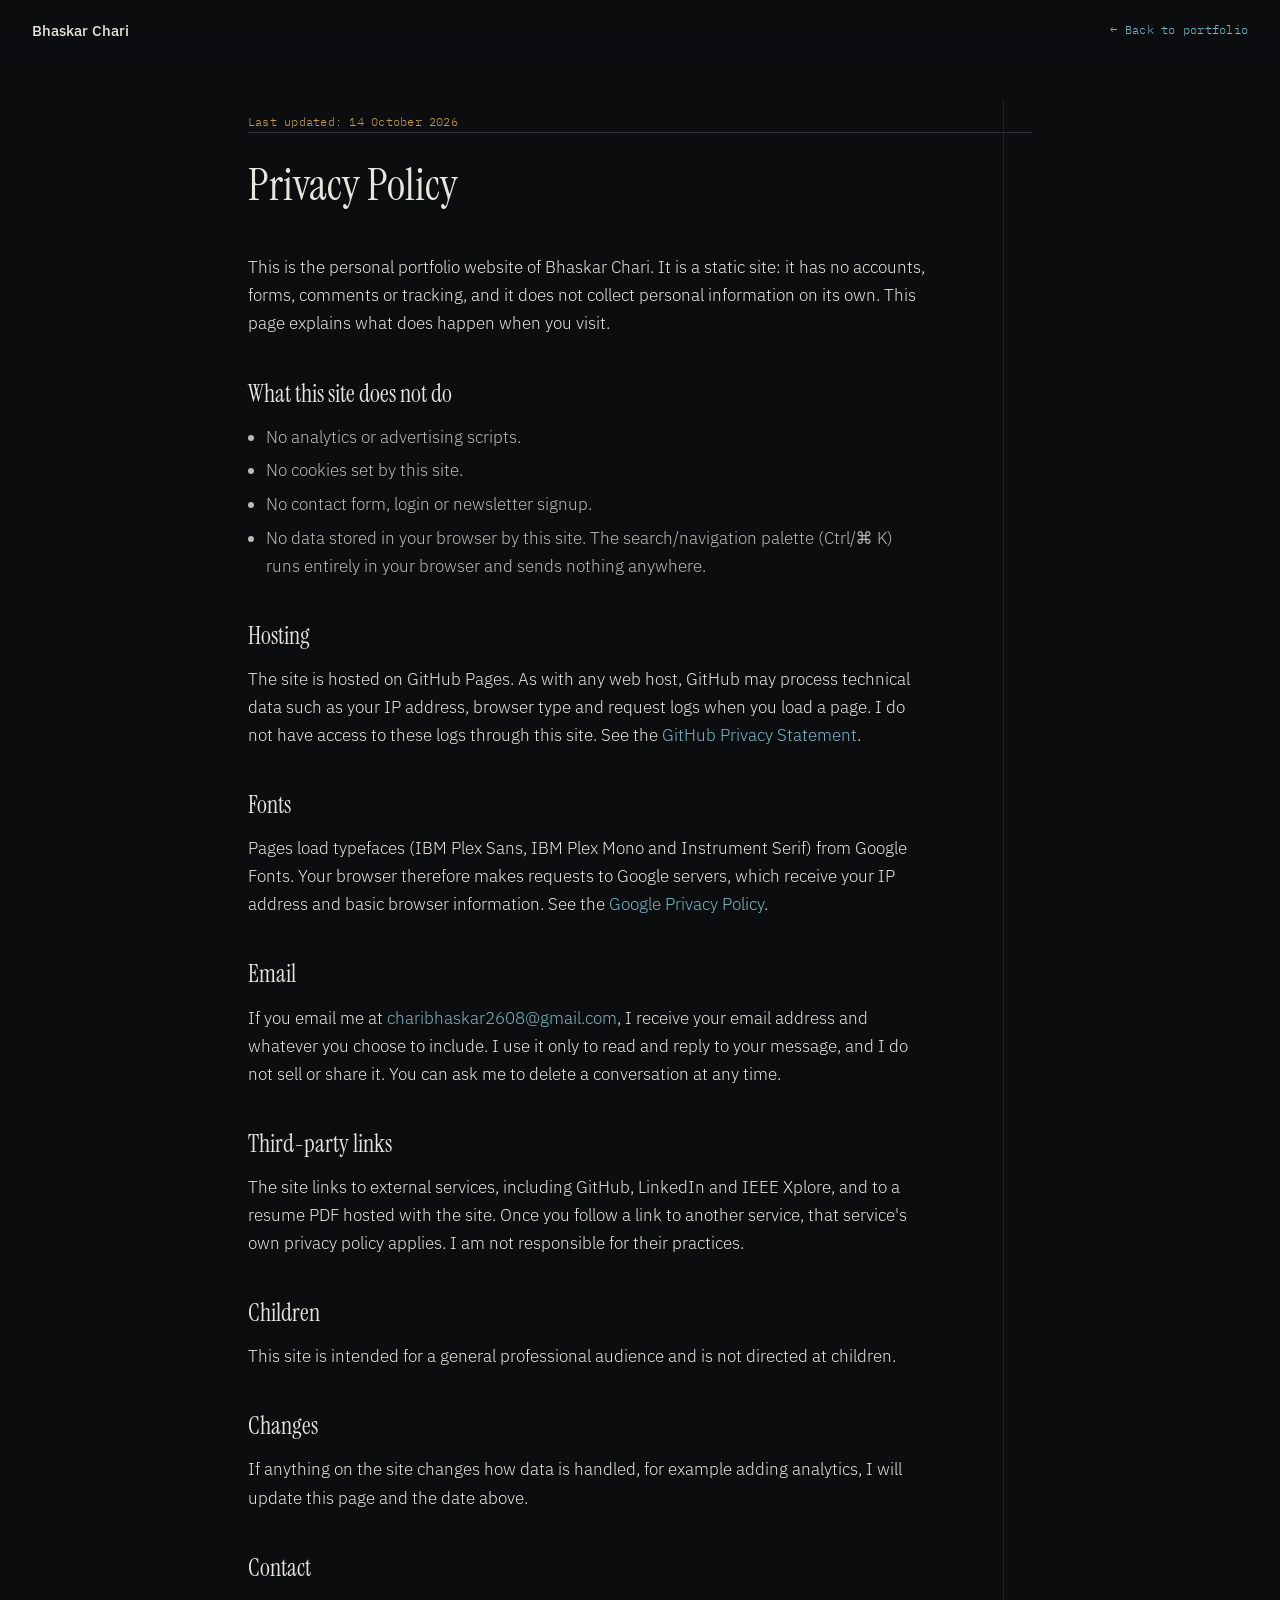
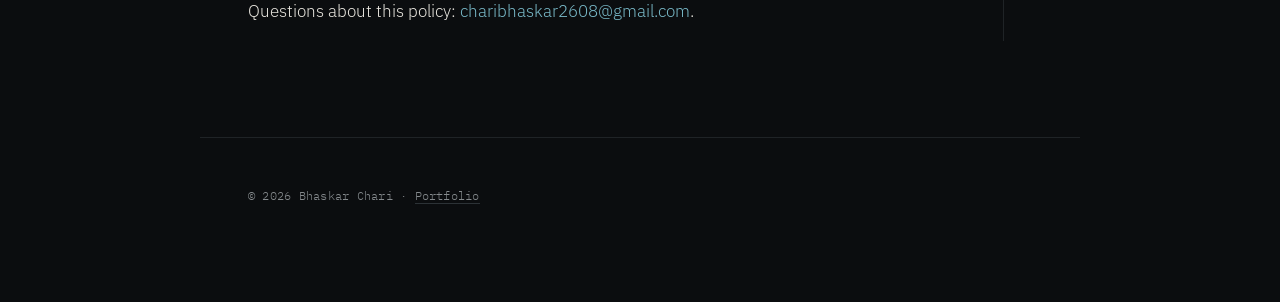
==== privacy.html @ 6f09a70d "added privacy policy" ====
<!DOCTYPE html>
<html lang="en">
<head>
<meta charset="UTF-8">
<meta name="viewport" content="width=device-width, initial-scale=1">
<title>Privacy Policy — Bhaskar Chari</title>
<meta name="description" content="Privacy policy for the portfolio website of Bhaskar Chari.">
<meta name="theme-color" content="#0B0D0F">
<link rel="icon" href="favicon.svg" type="image/svg+xml">
<link rel="icon" href="favicon.ico" sizes="48x48">
<link rel="apple-touch-icon" href="apple-touch-icon.png">
<link rel="preconnect" href="https://fonts.googleapis.com">
<link rel="preconnect" href="https://fonts.gstatic.com" crossorigin>
<link href="https://fonts.googleapis.com/css2?family=IBM+Plex+Mono:wght@400;500&family=IBM+Plex+Sans:wght@300;400;500&family=Instrument+Serif:ital@0;1&display=swap" rel="stylesheet">
<link rel="stylesheet" href="assets/css/style.css">
</head>
<body class="plain">
<a class="skip" href="#main">Skip to content</a>
<header class="top"><a class="brand" href="./">Bhaskar Chari</a><a class="mono back" href="./">← Back to portfolio</a></header>
<main id="main">
<section class="legal">
<div class="wrap">
<p class="mono meta">Last updated: 14 October 2026</p>
<h2>Privacy Policy</h2>
<div class="prose">
<p>This is the personal portfolio website of Bhaskar Chari. It is a static site: it has no accounts, forms, comments or tracking, and it does not collect personal information on its own. This page explains what does happen when you visit.</p>

<h3>What this site does not do</h3>
<ul>
<li>No analytics or advertising scripts.</li>
<li>No cookies set by this site.</li>
<li>No contact form, login or newsletter signup.</li>
<li>No data stored in your browser by this site. The search/navigation palette (Ctrl/⌘ K) runs entirely in your browser and sends nothing anywhere.</li>
</ul>

<h3>Hosting</h3>
<p>The site is hosted on GitHub Pages. As with any web host, GitHub may process technical data such as your IP address, browser type and request logs when you load a page. I do not have access to these logs through this site. See the <a class="ext" href="https://docs.github.com/en/site-policy/privacy-policies/github-general-privacy-statement" target="_blank" rel="noopener">GitHub Privacy Statement</a>.</p>

<h3>Fonts</h3>
<p>Pages load typefaces (IBM Plex Sans, IBM Plex Mono and Instrument Serif) from Google Fonts. Your browser therefore makes requests to Google servers, which receive your IP address and basic browser information. See the <a class="ext" href="https://policies.google.com/privacy" target="_blank" rel="noopener">Google Privacy Policy</a>.</p>

<h3>Email</h3>
<p>If you email me at <a class="ext" href="mailto:charibhaskar2608@gmail.com">charibhaskar2608@gmail.com</a>, I receive your email address and whatever you choose to include. I use it only to read and reply to your message, and I do not sell or share it. You can ask me to delete a conversation at any time.</p>

<h3>Third-party links</h3>
<p>The site links to external services, including GitHub, LinkedIn and IEEE Xplore, and to a resume PDF hosted with the site. Once you follow a link to another service, that service's own privacy policy applies. I am not responsible for their practices.</p>

<h3>Children</h3>
<p>This site is intended for a general professional audience and is not directed at children.</p>

<h3>Changes</h3>
<p>If anything on the site changes how data is handled, for example adding analytics, I will update this page and the date above.</p>

<h3>Contact</h3>
<p>Questions about this policy: <a class="ext" href="mailto:charibhaskar2608@gmail.com">charibhaskar2608@gmail.com</a>.</p>
</div>
</div>
</section>
</main>
<footer class="foot mono">© 2026 Bhaskar Chari · <a href="./">Portfolio</a></footer>
</body>
</html>
---- assets/css/style.css ----
:root{--bg:#0B0D0F;--tx:#E8E5DE;--mu:#858A8D;--cy:#78B8C7;--gr:#7FAF91;--am:#C99A45;--ln:#1F2326;--ln2:#2C3236;--rail:200px}
*{box-sizing:border-box}html{scroll-behavior:smooth}
body{margin:0;background:var(--bg);color:var(--tx);font:300 1.0625rem/1.65 'IBM Plex Sans',system-ui,sans-serif;-webkit-font-smoothing:antialiased;overflow-x:hidden}
a{color:inherit;text-decoration:none}
.mono{font-family:'IBM Plex Mono',ui-monospace,monospace;font-size:.75rem;letter-spacing:.02em}
h1,h2,h3{font-family:'Instrument Serif',Georgia,serif;font-weight:400;margin:0}
:focus-visible{outline:2px solid var(--cy);outline-offset:3px}
.skip{position:absolute;left:-999px}.skip:focus{left:1rem;top:1rem;background:var(--bg);padding:.5rem 1rem;z-index:99}
.top{position:fixed;inset:0 0 auto 0;z-index:20;display:flex;justify-content:space-between;align-items:center;padding:.9rem 1.25rem;background:linear-gradient(var(--bg) 60%,transparent)}
.brand{font-size:.95rem;font-weight:500}#status{color:var(--cy)}
.rail{position:fixed;z-index:19;top:3.2rem;left:0;right:0;overflow-x:auto;padding:0 1.25rem;background:var(--bg);border-bottom:1px solid var(--ln)}
.rail ol{list-style:none;margin:0;padding:0;display:flex;gap:1.25rem;white-space:nowrap}
.rail a{display:flex;gap:.5rem;align-items:baseline;padding:.6rem 0;color:var(--mu);transition:color .2s}
.rail b{font-weight:400;color:var(--mu)}
.rail a:hover,.rail a[aria-current]{color:var(--tx)}.rail a[aria-current] b{color:var(--cy)}

main{padding:0 1.25rem;max-width:100vw}
section{position:relative;padding:5.5rem 0 2rem;scroll-margin-top:5rem}
section::before{content:attr(data-n);position:absolute;top:6.2rem;right:0;font-family:'IBM Plex Mono',monospace;font-size:.8rem;color:var(--mu);opacity:.4;display:none}
.wrap{max-width:1200px}
h2{font-size:clamp(2rem,4vw,2.75rem);margin-bottom:2rem;border-top:1px solid var(--ln2);padding-top:1rem}

.hero{min-height:100svh;padding-top:9rem;display:flex;align-items:center}
#net{position:absolute;inset:0;width:100%;height:100%;opacity:.9}
.hero-grid{position:relative;z-index:1;display:grid;grid-template-columns:1fr;gap:2.5rem;width:100%}
.hero-text{max-width:640px}
.hero-photo{display:none}
.hero-photo img{display:block;width:100%;max-width:420px;margin:0 auto;aspect-ratio:3/4;object-fit:cover;border:1px solid var(--ln2)}
h1{font-size:clamp(3.4rem,11vw,8rem);line-height:.95;letter-spacing:-.02em}
.role{font-size:1.35rem;margin:1.5rem 0 .5rem}.lede{color:var(--tx);margin:0 0 .25rem}
.focus{color:var(--mu);margin:0 0 1.5rem}.meta{color:var(--am);margin:0}

/* project records */
.rec{border-top:1px solid var(--ln2)}.rec:last-child{border-bottom:1px solid var(--ln2)}
.rh{all:unset;box-sizing:border-box;cursor:pointer;width:100%;display:grid;grid-template-columns:2.5rem 1fr;gap:.35rem 1rem;padding:1.5rem 0;transition:background .25s}
.rh:focus-visible{outline:2px solid var(--cy);outline-offset:2px}
.id{color:var(--mu);grid-row:span 3}
.rt{max-width:72ch}.rt strong{display:block;font:400 1.9rem/1.1 'Instrument Serif',serif}.rt em{font-style:normal;color:var(--mu)}
.tg{color:var(--mu);transition:color .25s;max-width:72ch}.ar{color:var(--cy);transition:transform .25s}
.rec:hover .tg,.rh:focus-visible .tg{color:var(--tx)}.rec:hover .ar{transform:translateX(6px)}
.rec:hover{border-top-color:var(--cy)}
.rh[aria-expanded=true] .ar{opacity:.6}
.rp{padding:0 0 2rem 3.5rem}
.notes{margin:1.5rem 0;padding-left:1.1rem;color:#bdbab3;max-width:62ch}.notes li{margin:.4rem 0}
.ext{display:inline-block;margin:0 1.5rem .5rem 0;color:var(--cy);border-bottom:1px solid transparent}.ext:hover{border-color:var(--cy)}

.pipe{list-style:none;margin:0 0 1.5rem;padding:0 0 0 1.5rem;position:relative;max-width:520px}
.pipe li{position:relative;padding:0 0 1.1rem;opacity:.2;transform:translateY(6px);transition:opacity .5s,transform .5s;transition-delay:calc(var(--i)*110ms)}
.pipe li::before{content:"";position:absolute;left:-1.5rem;top:.35rem;width:7px;height:7px;border:1px solid var(--cy);border-radius:50%;background:var(--bg)}
.pipe li::after{content:"";position:absolute;left:calc(-1.5rem + 3px);top:1.1rem;bottom:-.15rem;width:1px;background:var(--ln2)}
.pipe li:last-child::after{display:none}
.pipe li span{display:block;color:var(--tx);font-size:.8rem}.pipe small{color:var(--mu);font-size:.9rem}
.pipe.on li{opacity:1;transform:none}

/* TarangAI schematic: single static inline figure, no hover effects */
.fig{max-width:380px;margin-bottom:1.5rem}
#dancer{width:100%;height:auto;overflow:visible;display:block}
.cap{color:var(--mu);margin:.5rem 0 0}

/* research */
.paper{display:grid;gap:2rem}
.paper h3{font-size:clamp(1.5rem,3vw,2.1rem);line-height:1.2;max-width:34ch;margin:.5rem 0 1rem}
.authors{margin:0}.aff,.body{color:var(--mu);max-width:62ch}
.cite{color:var(--mu);max-width:62ch;margin:.25rem 0 1rem}
.bars{margin:2rem 0;max-width:520px}.bars figcaption{color:var(--mu);margin-bottom:.75rem}
.bar{display:grid;grid-template-columns:6rem 1fr 3rem;align-items:center;gap:.75rem;margin:.5rem 0}
.bar i{display:block;height:6px;width:var(--w);background:var(--mu);transform-origin:left;transition:transform .9s cubic-bezier(.2,.7,.2,1)}
.bar:first-of-type i{background:var(--gr)}
.bars:not(.on) i{transform:scaleX(0)}

.paper-side{display:grid;gap:2rem;align-content:start}
.tablewrap{overflow-x:auto;max-width:460px}
.res{border-collapse:collapse;width:100%;font-family:'IBM Plex Mono',ui-monospace,monospace;font-size:.75rem;font-variant-numeric:tabular-nums}
.res caption{text-align:left;color:var(--mu);padding-bottom:.6rem}
.res th,.res td{text-align:right;padding:.5rem .5rem;border-bottom:1px solid var(--ln2);font-weight:400}
.res th:first-child,.res td:first-child{text-align:left;padding-left:0}
.res th{color:var(--mu)}
.res td{color:var(--tx)}
.res tbody tr:last-child td{color:var(--gr)}
.abl{margin:0;max-width:460px}
.abl figcaption{color:var(--mu);margin-bottom:.5rem}
.abl div{display:flex;justify-content:space-between;align-items:baseline;gap:1rem;border-bottom:1px solid var(--ln2);padding:.5rem 0}
.abl span{color:var(--mu);font-size:.95rem}
.abl b{font-weight:400;color:var(--tx);white-space:nowrap}
.abl div:last-child b{color:var(--gr)}

.paper-thumb{all:unset;cursor:pointer;display:block;width:100%;max-width:460px}
.pgs{display:grid;grid-template-columns:1fr;gap:1rem}
.pg{display:block;aspect-ratio:.77;background:#fdfcf9;border-radius:3px;box-shadow:0 12px 30px -12px rgba(0,0,0,.6),0 0 0 1px rgba(0,0,0,.35);overflow:hidden;position:relative}
.pg img{position:absolute;inset:0;width:100%;height:100%;object-fit:cover;object-position:top}
.pg-cap{display:block;color:var(--mu);margin-top:.75rem}
.paper-thumb:hover .pg{box-shadow:0 12px 30px -12px rgba(0,0,0,.6),0 0 0 1px var(--cy)}
.pgs.lg{margin-top:1.5rem}
.pgs.lg .pg{aspect-ratio:auto;overflow:visible}
.pgs.lg img{position:static;display:block;width:100%;height:auto;object-fit:contain}

/* dialogs */
dialog{border:1px solid var(--ln2);background:#111417;color:var(--tx);padding:0;width:min(560px,92vw);max-width:92vw;margin:auto;margin-top:12vh;border-radius:8px;max-height:82vh;overflow:auto}
dialog::backdrop{background:rgba(5,6,7,.7)}
#palq{all:unset;box-sizing:border-box;width:100%;padding:1rem 1.1rem;border-bottom:1px solid var(--ln2);font:400 1rem 'IBM Plex Sans',sans-serif}
#pall{list-style:none;margin:0;padding:.4rem;max-height:50vh;overflow:auto}
#pall li{padding:.55rem .7rem;border-radius:4px;color:var(--mu);cursor:pointer}
#pall li::before{content:"→ ";color:var(--cy)}#pall li[aria-selected=true]{background:#1a1f23;color:var(--tx)}
#pall .none{cursor:default}#pall .none::before{content:""}
#paperDialog{width:min(720px,94vw);max-width:94vw;padding:2.5rem 1.5rem 2rem;text-align:center}
.dlgclose{all:unset;cursor:pointer;position:absolute;top:.75rem;right:1rem;font-size:1.6rem;line-height:1;color:var(--mu);padding:.25rem .5rem}
.dlgclose:hover{color:var(--tx)}
.readmore{display:inline-block;margin-top:1.5rem;color:var(--cy);border:1px solid var(--cy);border-radius:6px;padding:.6rem 1.25rem}
.readmore:hover{background:var(--cy);color:#0B0D0F}

/* experience */
.log,.skills{display:grid;grid-template-columns:9rem 1fr;gap:1.4rem 1.5rem;margin:0}
.log dt{color:var(--mu);padding-top:.35rem}
.log dd{margin:0}.log dd strong{display:block;font-weight:500}.log dd>span{display:block;color:var(--mu)}
.log dd .nda{color:var(--am);margin:.35rem 0;font-style:italic}
.log dd+dd{grid-column:2}
.log dd.drdo{display:flex;gap:1rem;align-items:flex-start}
.log dd.drdo .org{display:block;color:var(--mu);font-weight:300}
.orglogo{flex:none;background:none;border:0;padding:0}

/* education roadmap */
.road{list-style:none;margin:0;padding:0 0 0 1.75rem;position:relative;max-width:680px}
.road li{position:relative;padding:0 0 2rem;opacity:.2;transform:translateY(6px);transition:opacity .5s,transform .5s;transition-delay:calc(var(--i)*120ms)}
.road.on li{opacity:1;transform:none}
.road li::before{content:"";position:absolute;left:-1.75rem;top:.4rem;width:9px;height:9px;border-radius:50%;border:1.5px solid var(--cy);background:var(--bg)}
.road li::after{content:"";position:absolute;left:calc(-1.75rem + 3.25px);top:1.2rem;bottom:-.3rem;width:1px;background:var(--ln2)}
.road li:last-child::after{display:none}
.road b{display:block;color:var(--mu);margin-bottom:.3rem}
.road strong{display:block;font:400 1.3rem 'Instrument Serif',serif;margin-bottom:.25rem;transition:color .2s}
.road li:hover strong{color:var(--cy)}
.road span{display:block;color:var(--mu);font-size:.95rem}
.road li.primary{background:#111417;border:1px solid var(--ln2);border-radius:8px;padding:1.25rem 1.5rem;margin-bottom:2rem}
.road li.primary::before{left:-1.75rem;top:1.5rem;width:11px;height:11px;border-color:var(--am)}
.road li.primary strong{font-size:1.7rem}

/* education + achievements */
.edu-grid{display:grid;gap:2.5rem}
.edu-grid .road{max-width:none}
.ach h3{font-size:1.5rem;margin:0 0 1rem}
.ach-list{list-style:none;margin:0;padding:0}
.ach-list li{border-top:1px solid var(--ln2);padding:.8rem 0}
.ach-list strong{display:block;font-weight:500}
.ach-list span{color:var(--mu)}

/* skills */
.skillgrid{display:grid;grid-template-columns:repeat(auto-fit,minmax(230px,1fr));gap:2rem 2.5rem}
.scard{border-top:1px solid var(--ln2);padding-top:1rem}
.scard h4{font:400 .95rem 'IBM Plex Sans',sans-serif;margin:0 0 .8rem;color:var(--tx);letter-spacing:.02em}
.chip{display:inline-block;border:1px solid var(--ln2);border-radius:4px;padding:.18rem .55rem;margin:0 .35rem .4rem 0;font-family:'IBM Plex Mono',monospace;font-size:.72rem;color:var(--mu);transition:color .2s,border-color .2s}
.scard:hover .chip{border-color:#3a4046}
.chip:hover{color:var(--tx);border-color:var(--cy)}

/* about */
.about-grid{display:grid;gap:2.5rem}
.prose{max-width:62ch}.prose p{margin:0 0 1rem}
.facts{display:grid;grid-template-columns:repeat(2,1fr);gap:1.5rem;align-content:start}
.facts div{border-top:1px solid var(--ln2);padding-top:.6rem}
.facts b{display:block;font:400 2.1rem 'Instrument Serif',serif;color:var(--cy)}
.facts span{color:var(--mu);font-size:.85rem}

/* contact */
.mail{font:400 clamp(1.5rem,4vw,2.5rem)/1.2 'Instrument Serif',serif;margin:0 0 1.5rem}.mail a:hover{color:var(--cy)}
.ctiles{display:grid;grid-template-columns:repeat(auto-fit,minmax(190px,1fr));gap:1.25rem;margin-top:1rem;max-width:900px}
.ctile{display:flex;flex-direction:column;align-items:flex-start;gap:.7rem;border:1px solid var(--ln2);border-radius:8px;padding:1.5rem;transition:border-color .2s,transform .2s}
.ctile:hover{border-color:var(--cy);transform:translateY(-3px)}
.ctile .icon{width:26px;height:26px;color:var(--cy)}
.ctile b{font-size:1.05rem;font-weight:500}
.ctile span{color:var(--mu);font-size:.85rem}
.ctile .url{font-family:'IBM Plex Mono',ui-monospace,monospace;font-size:.72rem;line-height:1.5;overflow-wrap:anywhere;word-break:break-all}
.foot{color:var(--mu);padding:3rem 1.25rem 6rem;border-top:1px solid var(--ln);margin-top:4rem}

.palbtn{position:fixed;left:50%;bottom:1.25rem;transform:translateX(-50%);z-index:30;display:flex;gap:.6rem;align-items:center;background:#111417;color:var(--mu);border:1px solid var(--ln2);border-radius:6px;padding:.6rem .9rem;font:400 .9rem 'IBM Plex Sans',sans-serif;cursor:pointer;transition:border-color .2s,color .2s}
.palbtn:hover{color:var(--tx);border-color:var(--cy)}.palbtn kbd{border:1px solid var(--ln2);border-radius:3px;padding:0 .35rem;color:var(--mu)}

@media(min-width:700px){
.hero-grid{grid-template-columns:1.15fr 1fr;align-items:center}
.hero-photo{display:block}
}
@media(min-width:800px){
.paper{grid-template-columns:minmax(0,1fr) min(460px,42%);justify-content:space-between;gap:3rem;align-items:start}
.about-grid{grid-template-columns:1.3fr .9fr}
.edu-grid{grid-template-columns:minmax(0,440px) minmax(0,380px);justify-content:space-between;gap:3rem;align-items:start}
}
@media(min-width:900px){
.top{left:var(--rail);padding:1.1rem 2rem}
.rail{top:0;bottom:0;right:auto;width:var(--rail);padding:6rem 1.5rem;border:0;border-right:1px solid var(--ln);overflow:visible}
.rail ol{flex-direction:column;gap:.15rem}.rail a{padding:.4rem 0}.rail a:hover b{color:var(--cy)}
.rail a{transition:transform .2s,color .2s}.rail a:hover{transform:translateX(4px)}
main,.foot{margin-left:var(--rail);padding-left:3rem;padding-right:3rem}
.hero{padding-top:6rem}
.rh{grid-template-columns:3.5rem 1fr auto;align-items:baseline}.id{grid-row:auto}.tg{grid-column:2}.ar{grid-column:3;grid-row:1}
.rp{padding-left:4.5rem;display:grid;grid-template-columns:repeat(2,minmax(0,1fr));column-gap:3rem}
.rp .ext{grid-column:1/-1}
}
@media(min-width:1000px){
section::before{display:block}
section::after{content:"";position:absolute;top:6.2rem;bottom:2rem;right:1.75rem;width:1px;background:var(--ln)}
}
@media(max-width:600px){
.log,.skills{grid-template-columns:1fr;gap:.2rem}.log dd+dd{grid-column:1}.log dd,.skills dd{margin-bottom:1rem}
.rp{padding-left:0}.hero{padding-top:9rem}.log dd.drdo{flex-direction:column}
.facts{gap:1rem}
}
@media(prefers-reduced-motion:reduce){*,*::before,*::after{transition-duration:.01ms!important;transition-delay:0s!important;animation:none!important;scroll-behavior:auto!important}.pipe li,.road li{opacity:1;transform:none}.bars:not(.on) i{transform:none}}

/* privacy page + footer link */
.foot a{border-bottom:1px solid var(--ln2);transition:color .2s,border-color .2s}.foot a:hover{color:var(--tx);border-color:var(--cy)}
.plain .top{left:0}.plain main,.plain .foot{margin-left:0;max-width:880px;padding-left:1.25rem;padding-right:1.25rem}
@media(min-width:900px){.plain .top{left:0;padding:1.1rem 2rem}.plain main,.plain .foot{margin-left:auto;margin-right:auto;padding-left:3rem;padding-right:3rem}}
.back{color:var(--cy)}.back:hover{color:var(--tx)}
.legal{padding-top:7rem}
.legal h3{font-size:1.5rem;margin:2.25rem 0 .6rem}
.legal .prose{max-width:68ch}
.legal ul{margin:0 0 1rem;padding-left:1.1rem;color:#bdbab3}.legal li{margin:.35rem 0}
.legal .ext{margin:0;display:inline;color:var(--cy)}
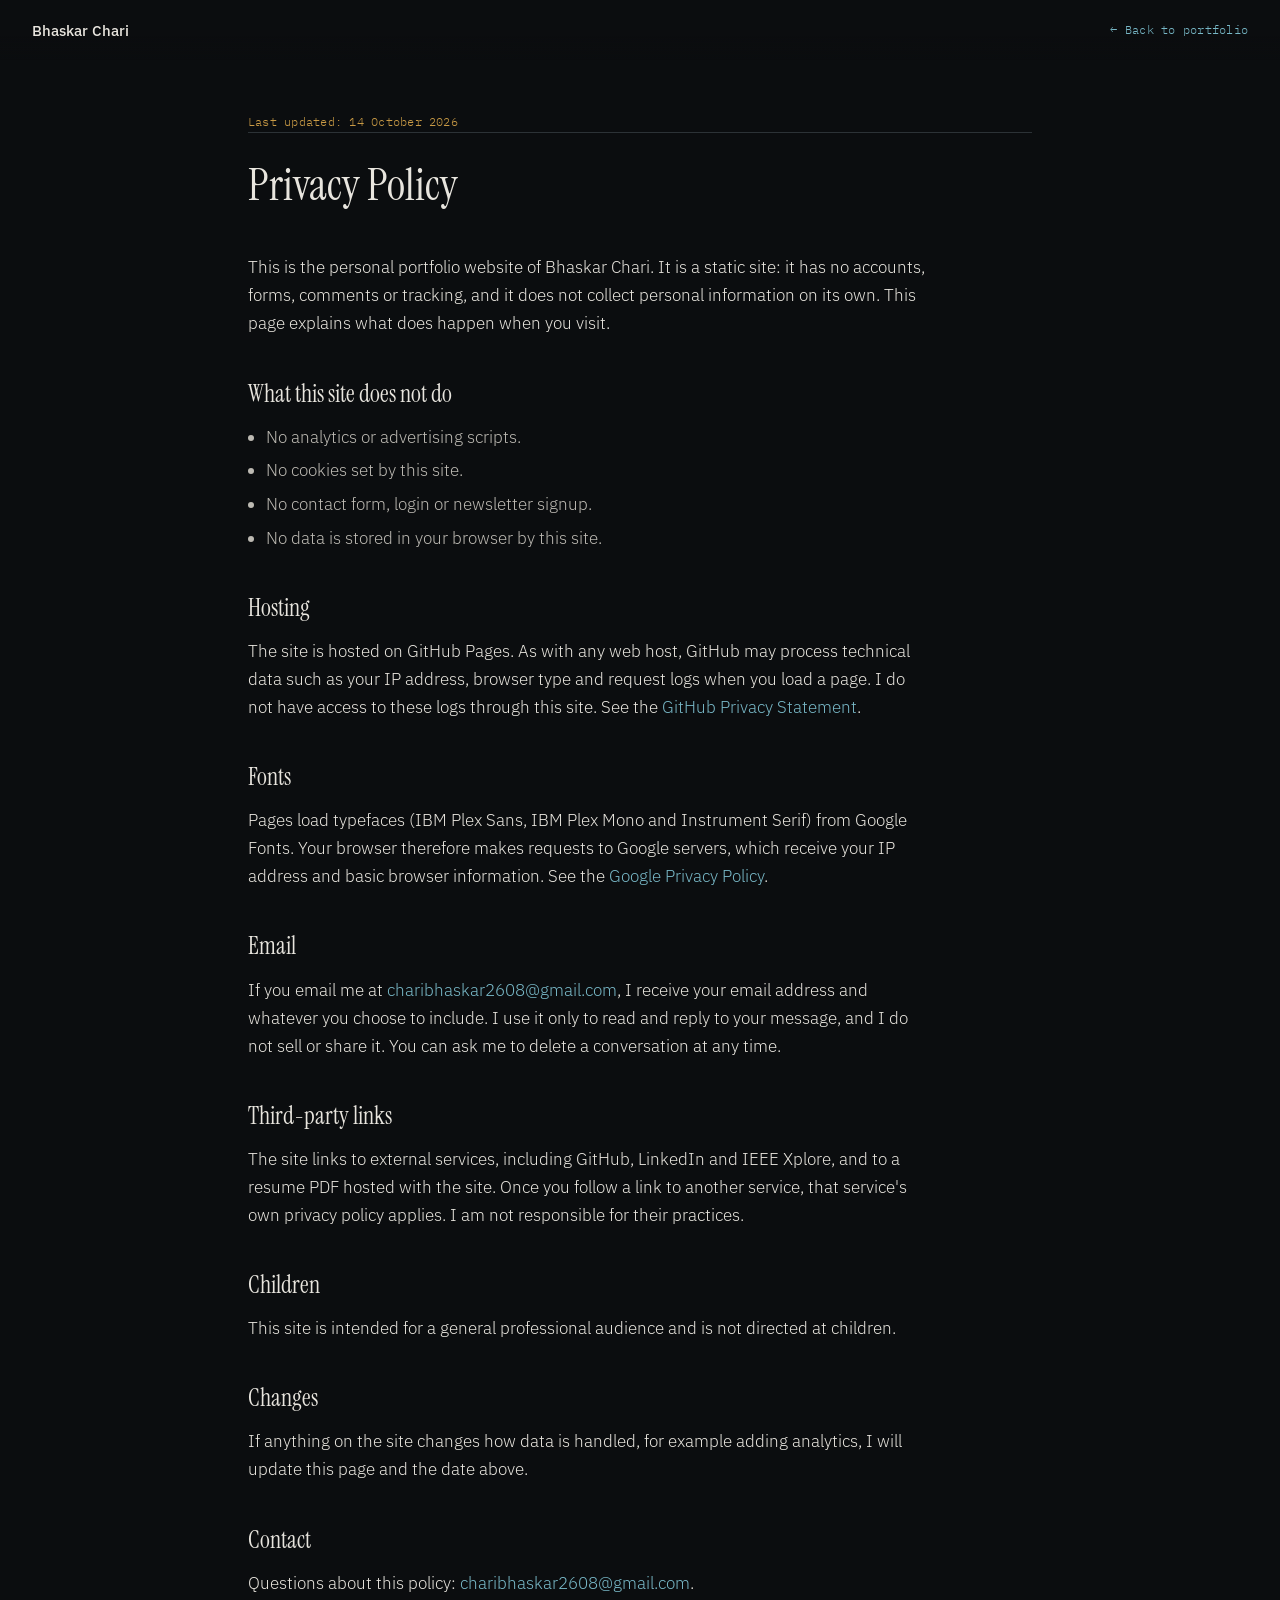
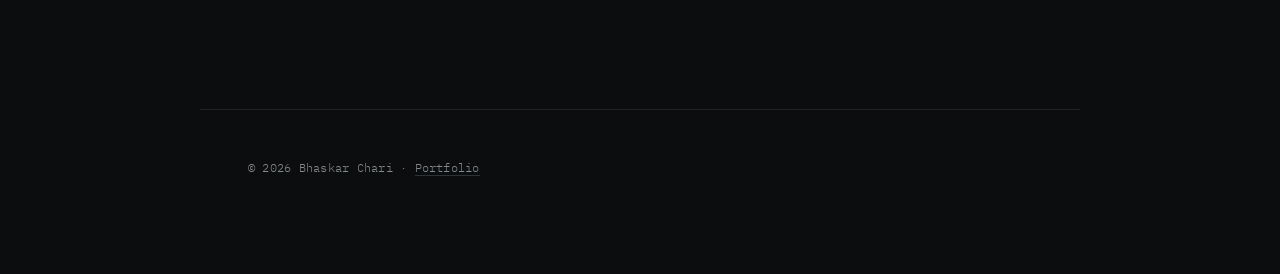
==== commit 76039ef2: "Merge remote updates and portfolio refinements" ====
--- a/privacy.html
+++ b/privacy.html
@@ -12,7 +12,7 @@
 <link rel="preconnect" href="https://fonts.googleapis.com">
 <link rel="preconnect" href="https://fonts.gstatic.com" crossorigin>
 <link href="https://fonts.googleapis.com/css2?family=IBM+Plex+Mono:wght@400;500&family=IBM+Plex+Sans:wght@300;400;500&family=Instrument+Serif:ital@0;1&display=swap" rel="stylesheet">
-<link rel="stylesheet" href="assets/css/style.css">
+<link rel="stylesheet" href="assets/css/style.css?v=9">
 </head>
 <body class="plain">
 <a class="skip" href="#main">Skip to content</a>
@@ -21,37 +21,37 @@
 <section class="legal">
 <div class="wrap">
 <p class="mono meta">Last updated: 14 October 2026</p>
-<h2>Privacy Policy</h2>
+<h1>Privacy Policy</h1>
 <div class="prose">
 <p>This is the personal portfolio website of Bhaskar Chari. It is a static site: it has no accounts, forms, comments or tracking, and it does not collect personal information on its own. This page explains what does happen when you visit.</p>
 
-<h3>What this site does not do</h3>
+<h2>What this site does not do</h2>
 <ul>
 <li>No analytics or advertising scripts.</li>
 <li>No cookies set by this site.</li>
 <li>No contact form, login or newsletter signup.</li>
-<li>No data stored in your browser by this site. The search/navigation palette (Ctrl/⌘ K) runs entirely in your browser and sends nothing anywhere.</li>
+<li>No data is stored in your browser by this site.</li>
 </ul>
 
-<h3>Hosting</h3>
+<h2>Hosting</h2>
 <p>The site is hosted on GitHub Pages. As with any web host, GitHub may process technical data such as your IP address, browser type and request logs when you load a page. I do not have access to these logs through this site. See the <a class="ext" href="https://docs.github.com/en/site-policy/privacy-policies/github-general-privacy-statement" target="_blank" rel="noopener">GitHub Privacy Statement</a>.</p>
 
-<h3>Fonts</h3>
+<h2>Fonts</h2>
 <p>Pages load typefaces (IBM Plex Sans, IBM Plex Mono and Instrument Serif) from Google Fonts. Your browser therefore makes requests to Google servers, which receive your IP address and basic browser information. See the <a class="ext" href="https://policies.google.com/privacy" target="_blank" rel="noopener">Google Privacy Policy</a>.</p>
 
-<h3>Email</h3>
+<h2>Email</h2>
 <p>If you email me at <a class="ext" href="mailto:charibhaskar2608@gmail.com">charibhaskar2608@gmail.com</a>, I receive your email address and whatever you choose to include. I use it only to read and reply to your message, and I do not sell or share it. You can ask me to delete a conversation at any time.</p>
 
-<h3>Third-party links</h3>
+<h2>Third-party links</h2>
 <p>The site links to external services, including GitHub, LinkedIn and IEEE Xplore, and to a resume PDF hosted with the site. Once you follow a link to another service, that service's own privacy policy applies. I am not responsible for their practices.</p>
 
-<h3>Children</h3>
+<h2>Children</h2>
 <p>This site is intended for a general professional audience and is not directed at children.</p>
 
-<h3>Changes</h3>
+<h2>Changes</h2>
 <p>If anything on the site changes how data is handled, for example adding analytics, I will update this page and the date above.</p>
 
-<h3>Contact</h3>
+<h2>Contact</h2>
 <p>Questions about this policy: <a class="ext" href="mailto:charibhaskar2608@gmail.com">charibhaskar2608@gmail.com</a>.</p>
 </div>
 </div>
@@ -59,4 +59,4 @@
 </main>
 <footer class="foot mono">© 2026 Bhaskar Chari · <a href="./">Portfolio</a></footer>
 </body>
-</html>+</html>
--- a/assets/css/style.css
+++ b/assets/css/style.css
@@ -16,7 +16,7 @@
 
 main{padding:0 1.25rem;max-width:100vw}
 section{position:relative;padding:5.5rem 0 2rem;scroll-margin-top:5rem}
-section::before{content:attr(data-n);position:absolute;top:6.2rem;right:0;font-family:'IBM Plex Mono',monospace;font-size:.8rem;color:var(--mu);opacity:.4;display:none}
+section::before{display:none!important}
 .wrap{max-width:1200px}
 h2{font-size:clamp(2rem,4vw,2.75rem);margin-bottom:2rem;border-top:1px solid var(--ln2);padding-top:1rem}
 
@@ -25,10 +25,17 @@
 .hero-grid{position:relative;z-index:1;display:grid;grid-template-columns:1fr;gap:2.5rem;width:100%}
 .hero-text{max-width:640px}
 .hero-photo{display:none}
-.hero-photo img{display:block;width:100%;max-width:420px;margin:0 auto;aspect-ratio:3/4;object-fit:cover;border:1px solid var(--ln2)}
+.hero-photo img{display:block;width:100%;max-width:420px;height:auto;margin:0 auto;aspect-ratio:3/4;object-fit:cover;border:1px solid var(--ln2)}
 h1{font-size:clamp(3.4rem,11vw,8rem);line-height:.95;letter-spacing:-.02em}
-.role{font-size:1.35rem;margin:1.5rem 0 .5rem}.lede{color:var(--tx);margin:0 0 .25rem}
+.role{font-size:1.35rem;margin:1.5rem 0 .5rem}.lede{color:var(--tx);margin:0 0 .25rem;max-width:46ch}
 .focus{color:var(--mu);margin:0 0 1.5rem}.meta{color:var(--am);margin:0}
+
+/* hero actions */
+.cta{display:flex;flex-wrap:wrap;gap:.75rem;margin-top:1.75rem}
+.btn{display:inline-block;padding:.65rem 1.25rem;border:1px solid var(--ln2);border-radius:6px;font-size:.95rem;font-weight:400;background:rgba(11,13,15,.6);transition:border-color .2s,background .2s,color .2s}
+.btn:hover{border-color:var(--cy)}
+.btn.pri{background:var(--cy);border-color:var(--cy);color:#0B0D0F;font-weight:500}
+.btn.pri:hover{background:var(--tx);border-color:var(--tx)}
 
 /* project records */
 .rec{border-top:1px solid var(--ln2)}.rec:last-child{border-bottom:1px solid var(--ln2)}
@@ -37,15 +44,15 @@
 .id{color:var(--mu);grid-row:span 3}
 .rt{max-width:72ch}.rt strong{display:block;font:400 1.9rem/1.1 'Instrument Serif',serif}.rt em{font-style:normal;color:var(--mu)}
 .tg{color:var(--mu);transition:color .25s;max-width:72ch}.ar{color:var(--cy);transition:transform .25s}
-.rec:hover .tg,.rh:focus-visible .tg{color:var(--tx)}.rec:hover .ar{transform:translateX(6px)}
+.rec:hover .tg,.rh:focus-visible .tg{color:var(--tx)}
 .rec:hover{border-top-color:var(--cy)}
-.rh[aria-expanded=true] .ar{opacity:.6}
 .rp{padding:0 0 2rem 3.5rem}
+.rp[hidden]{display:none!important}
 .notes{margin:1.5rem 0;padding-left:1.1rem;color:#bdbab3;max-width:62ch}.notes li{margin:.4rem 0}
 .ext{display:inline-block;margin:0 1.5rem .5rem 0;color:var(--cy);border-bottom:1px solid transparent}.ext:hover{border-color:var(--cy)}
 
 .pipe{list-style:none;margin:0 0 1.5rem;padding:0 0 0 1.5rem;position:relative;max-width:520px}
-.pipe li{position:relative;padding:0 0 1.1rem;opacity:.2;transform:translateY(6px);transition:opacity .5s,transform .5s;transition-delay:calc(var(--i)*110ms)}
+.pipe li{position:relative;display:grid;grid-template-columns:minmax(9rem,.42fr) 1fr;align-items:baseline;gap:.2rem 1rem;padding:0 0 1.1rem;opacity:.2;transform:translateY(6px);transition:opacity .5s,transform .5s;transition-delay:calc(var(--i)*110ms)}
 .pipe li::before{content:"";position:absolute;left:-1.5rem;top:.35rem;width:7px;height:7px;border:1px solid var(--cy);border-radius:50%;background:var(--bg)}
 .pipe li::after{content:"";position:absolute;left:calc(-1.5rem + 3px);top:1.1rem;bottom:-.15rem;width:1px;background:var(--ln2)}
 .pipe li:last-child::after{display:none}
@@ -60,7 +67,7 @@
 /* research */
 .paper{display:grid;gap:2rem}
 .paper h3{font-size:clamp(1.5rem,3vw,2.1rem);line-height:1.2;max-width:34ch;margin:.5rem 0 1rem}
-.authors{margin:0}.aff,.body{color:var(--mu);max-width:62ch}
+.authors{margin:0}.author-label{display:block;color:var(--cy);font:500 .7rem 'IBM Plex Mono',monospace;letter-spacing:.08em;text-transform:uppercase;margin-bottom:.3rem}.body{color:var(--mu);max-width:62ch}
 .cite{color:var(--mu);max-width:62ch;margin:.25rem 0 1rem}
 .bars{margin:2rem 0;max-width:520px}.bars figcaption{color:var(--mu);margin-bottom:.75rem}
 .bar{display:grid;grid-template-columns:6rem 1fr 3rem;align-items:center;gap:.75rem;margin:.5rem 0}
@@ -120,17 +127,17 @@
 
 /* education roadmap */
 .road{list-style:none;margin:0;padding:0 0 0 1.75rem;position:relative;max-width:680px}
-.road li{position:relative;padding:0 0 2rem;opacity:.2;transform:translateY(6px);transition:opacity .5s,transform .5s;transition-delay:calc(var(--i)*120ms)}
+.road li{position:relative;padding:1.25rem 0 2rem 1.5rem;opacity:.2;transform:translateY(6px);transition:opacity .5s,transform .5s;transition-delay:calc(var(--i)*120ms)}
 .road.on li{opacity:1;transform:none}
-.road li::before{content:"";position:absolute;left:-1.75rem;top:.4rem;width:9px;height:9px;border-radius:50%;border:1.5px solid var(--cy);background:var(--bg)}
-.road li::after{content:"";position:absolute;left:calc(-1.75rem + 3.25px);top:1.2rem;bottom:-.3rem;width:1px;background:var(--ln2)}
+.road li::before{content:"";position:absolute;left:-1.75rem;top:1.65rem;width:9px;height:9px;border-radius:50%;border:1.5px solid var(--cy);background:var(--bg)}
+.road li::after{content:"";position:absolute;left:calc(-1.75rem + 4px);top:2.1rem;bottom:-1.95rem;width:1px;background:var(--cy);opacity:.55}
 .road li:last-child::after{display:none}
 .road b{display:block;color:var(--mu);margin-bottom:.3rem}
 .road strong{display:block;font:400 1.3rem 'Instrument Serif',serif;margin-bottom:.25rem;transition:color .2s}
 .road li:hover strong{color:var(--cy)}
 .road span{display:block;color:var(--mu);font-size:.95rem}
-.road li.primary{background:#111417;border:1px solid var(--ln2);border-radius:8px;padding:1.25rem 1.5rem;margin-bottom:2rem}
-.road li.primary::before{left:-1.75rem;top:1.5rem;width:11px;height:11px;border-color:var(--am)}
+.road li.primary{background:#111417;border:1px solid var(--ln2);border-radius:8px;padding:1.25rem 1.5rem;margin-bottom:0}
+.road li.primary::before{left:-1.75rem;top:1.65rem;width:9px;height:9px;border-color:var(--cy)}
 .road li.primary strong{font-size:1.7rem}
 
 /* education + achievements */
@@ -145,10 +152,18 @@
 /* skills */
 .skillgrid{display:grid;grid-template-columns:repeat(auto-fit,minmax(230px,1fr));gap:2rem 2.5rem}
 .scard{border-top:1px solid var(--ln2);padding-top:1rem}
-.scard h4{font:400 .95rem 'IBM Plex Sans',sans-serif;margin:0 0 .8rem;color:var(--tx);letter-spacing:.02em}
-.chip{display:inline-block;border:1px solid var(--ln2);border-radius:4px;padding:.18rem .55rem;margin:0 .35rem .4rem 0;font-family:'IBM Plex Mono',monospace;font-size:.72rem;color:var(--mu);transition:color .2s,border-color .2s}
+.scard h3{font:400 .95rem 'IBM Plex Sans',sans-serif;margin:0 0 .8rem;color:var(--tx);letter-spacing:.02em}
+.scard p{margin:0}
+.chip{--glow-a:120,184,199;--glow-b:120,184,199;display:inline-block;border:1px solid var(--ln2);border-radius:4px;padding:.18rem .55rem;margin:0 .35rem .4rem 0;font-family:'IBM Plex Mono',monospace;font-size:.72rem;color:var(--mu);transition:color .2s,border-color .2s,box-shadow .2s,background .2s}
 .scard:hover .chip{border-color:#3a4046}
-.chip:hover{color:var(--tx);border-color:var(--cy)}
+.chip:hover{color:var(--tx);border-color:rgba(var(--glow-a),.6);background:rgba(var(--glow-a),.06);box-shadow:0 0 12px rgba(var(--glow-a),.18),0 0 18px rgba(var(--glow-b),.11)}
+
+/* Project disclosure controls */
+.ar{display:inline-flex;align-items:center;gap:.65rem;color:var(--cy);padding:.48rem .7rem;border:1px solid rgba(120,184,199,.32);border-radius:4px;background:rgba(120,184,199,.025);transition:color .2s,border-color .2s,background .2s}
+.ar-icon{display:block;width:1rem;height:1rem;fill:none;stroke:currentColor;stroke-width:1.6;stroke-linecap:round;stroke-linejoin:round;transition:transform .36s cubic-bezier(.22,.7,.2,1)}
+.rh:hover .ar,.rh:focus-visible .ar{color:var(--tx);border-color:rgba(120,184,199,.62);background:rgba(120,184,199,.07)}
+.rh[aria-expanded=true] .ar-icon{transform:rotate(180deg)}
+.rh[aria-expanded=true] .ar-label{color:var(--tx)}
 
 /* about */
 .about-grid{display:grid;gap:2.5rem}
@@ -192,10 +207,7 @@
 .rp{padding-left:4.5rem;display:grid;grid-template-columns:repeat(2,minmax(0,1fr));column-gap:3rem}
 .rp .ext{grid-column:1/-1}
 }
-@media(min-width:1000px){
-section::before{display:block}
-section::after{content:"";position:absolute;top:6.2rem;bottom:2rem;right:1.75rem;width:1px;background:var(--ln)}
-}
+@media(min-width:1000px){section::after{display:none}}
 @media(max-width:600px){
 .log,.skills{grid-template-columns:1fr;gap:.2rem}.log dd+dd{grid-column:1}.log dd,.skills dd{margin-bottom:1rem}
 .rp{padding-left:0}.hero{padding-top:9rem}.log dd.drdo{flex-direction:column}
@@ -209,7 +221,10 @@
 @media(min-width:900px){.plain .top{left:0;padding:1.1rem 2rem}.plain main,.plain .foot{margin-left:auto;margin-right:auto;padding-left:3rem;padding-right:3rem}}
 .back{color:var(--cy)}.back:hover{color:var(--tx)}
 .legal{padding-top:7rem}
-.legal h3{font-size:1.5rem;margin:2.25rem 0 .6rem}
+.legal h1{font-size:clamp(2rem,4vw,2.75rem);line-height:inherit;letter-spacing:normal;margin-bottom:2rem;border-top:1px solid var(--ln2);padding-top:1rem}
+.legal .prose h2{font-size:1.5rem;margin:2.25rem 0 .6rem;border:0;padding:0}
 .legal .prose{max-width:68ch}
 .legal ul{margin:0 0 1rem;padding-left:1.1rem;color:#bdbab3}.legal li{margin:.35rem 0}
-.legal .ext{margin:0;display:inline;color:var(--cy)}+.legal .ext{margin:0;display:inline;color:var(--cy)}
+
+@media(max-width:600px){.pipe li{grid-template-columns:1fr;gap:0}.pipe li small{padding-left:.15rem}}
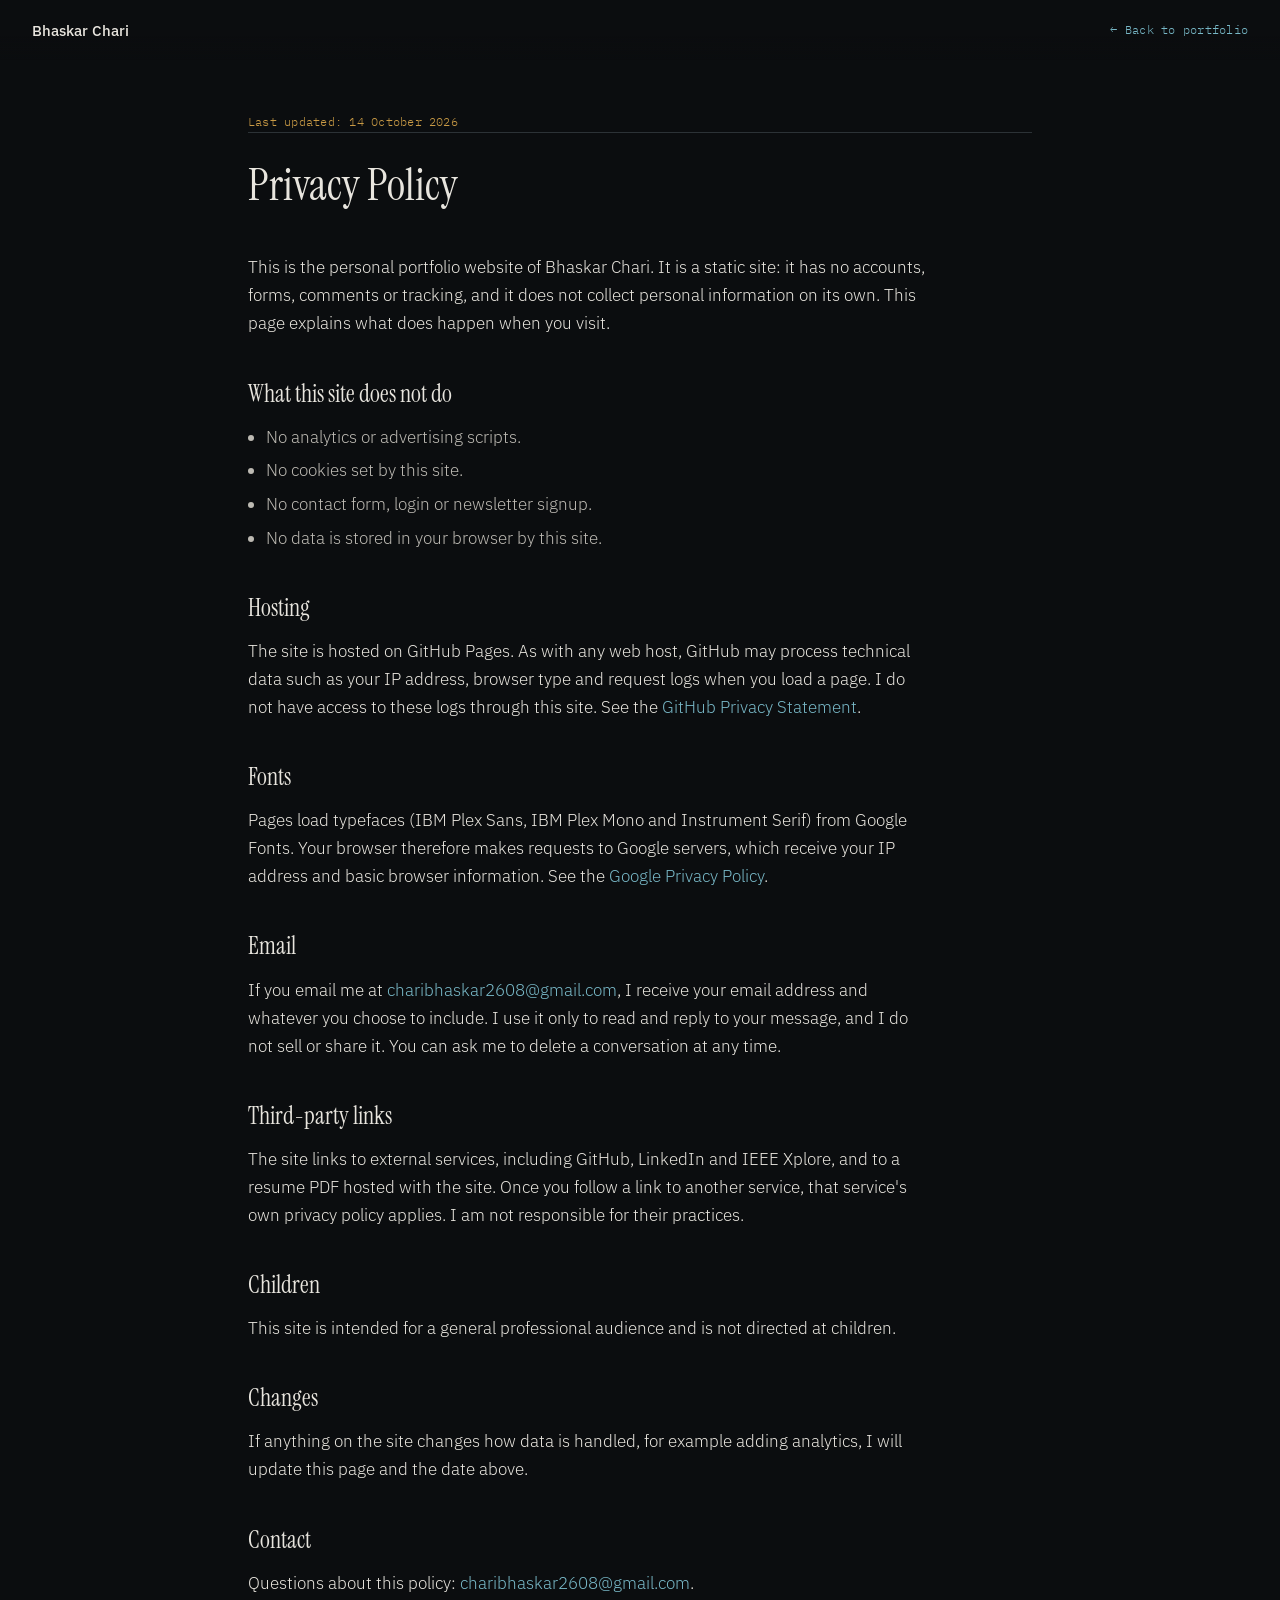
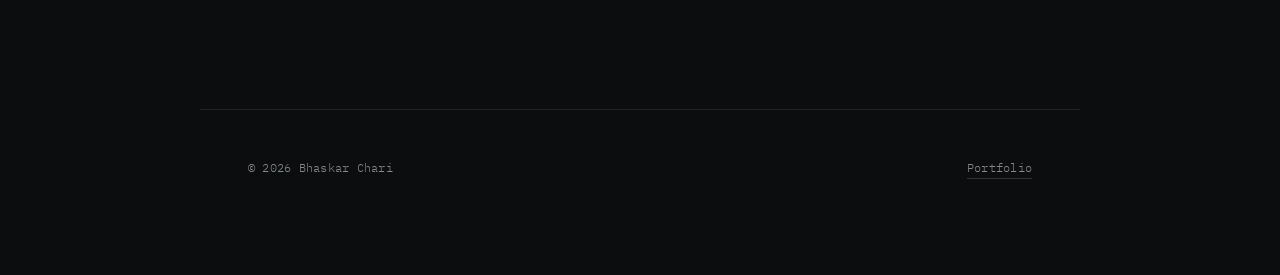
==== commit dd4f4831: "added navigation animationa and fixed the education roadmap" ====
--- a/privacy.html
+++ b/privacy.html
@@ -57,6 +57,6 @@
 </div>
 </section>
 </main>
-<footer class="foot mono">© 2026 Bhaskar Chari · <a href="./">Portfolio</a></footer>
+<footer class="foot mono"><span>© 2026 Bhaskar Chari</span><a href="./">Portfolio</a></footer>
 </body>
 </html>
--- a/assets/css/style.css
+++ b/assets/css/style.css
@@ -10,9 +10,8 @@
 .brand{font-size:.95rem;font-weight:500}#status{color:var(--cy)}
 .rail{position:fixed;z-index:19;top:3.2rem;left:0;right:0;overflow-x:auto;padding:0 1.25rem;background:var(--bg);border-bottom:1px solid var(--ln)}
 .rail ol{list-style:none;margin:0;padding:0;display:flex;gap:1.25rem;white-space:nowrap}
-.rail a{display:flex;gap:.5rem;align-items:baseline;padding:.6rem 0;color:var(--mu);transition:color .2s}
-.rail b{font-weight:400;color:var(--mu)}
-.rail a:hover,.rail a[aria-current]{color:var(--tx)}.rail a[aria-current] b{color:var(--cy)}
+.rail a{display:flex;align-items:baseline;padding:.6rem 0;color:var(--mu);transition:color .25s,transform .35s cubic-bezier(.2,.7,.2,1),font-size .35s}
+.rail a:hover,.rail a[aria-current]{color:var(--tx)}
 
 main{padding:0 1.25rem;max-width:100vw}
 section{position:relative;padding:5.5rem 0 2rem;scroll-margin-top:5rem}
@@ -52,11 +51,11 @@
 .ext{display:inline-block;margin:0 1.5rem .5rem 0;color:var(--cy);border-bottom:1px solid transparent}.ext:hover{border-color:var(--cy)}
 
 .pipe{list-style:none;margin:0 0 1.5rem;padding:0 0 0 1.5rem;position:relative;max-width:520px}
-.pipe li{position:relative;display:grid;grid-template-columns:minmax(9rem,.42fr) 1fr;align-items:baseline;gap:.2rem 1rem;padding:0 0 1.1rem;opacity:.2;transform:translateY(6px);transition:opacity .5s,transform .5s;transition-delay:calc(var(--i)*110ms)}
-.pipe li::before{content:"";position:absolute;left:-1.5rem;top:.35rem;width:7px;height:7px;border:1px solid var(--cy);border-radius:50%;background:var(--bg)}
-.pipe li::after{content:"";position:absolute;left:calc(-1.5rem + 3px);top:1.1rem;bottom:-.15rem;width:1px;background:var(--ln2)}
+.pipe li{position:relative;display:grid;grid-template-columns:minmax(9rem,.42fr) 1fr;align-items:start;gap:.2rem 1rem;padding:0 0 1.1rem;opacity:.2;transform:translateY(6px);transition:opacity .5s,transform .5s;transition-delay:calc(var(--i)*110ms)}
+.pipe li::before{content:"";position:absolute;z-index:1;left:-1.5rem;top:.26rem;width:7px;height:7px;border:1px solid var(--cy);border-radius:50%;background:var(--bg)}
+.pipe li::after{content:"";position:absolute;z-index:0;left:calc(-1.5rem + 3px);top:.26rem;bottom:-.26rem;width:1px;background:var(--ln2)}
 .pipe li:last-child::after{display:none}
-.pipe li span{display:block;color:var(--tx);font-size:.8rem}.pipe small{color:var(--mu);font-size:.9rem}
+.pipe li span{display:block;color:var(--tx);font-size:.8rem;line-height:1.3}.pipe small{color:var(--mu);font-size:.9rem;line-height:1.4}
 .pipe.on li{opacity:1;transform:none}
 
 /* TarangAI schematic: single static inline figure, no hover effects */
@@ -129,8 +128,8 @@
 .road{list-style:none;margin:0;padding:0 0 0 1.75rem;position:relative;max-width:680px}
 .road li{position:relative;padding:1.25rem 0 2rem 1.5rem;opacity:.2;transform:translateY(6px);transition:opacity .5s,transform .5s;transition-delay:calc(var(--i)*120ms)}
 .road.on li{opacity:1;transform:none}
-.road li::before{content:"";position:absolute;left:-1.75rem;top:1.65rem;width:9px;height:9px;border-radius:50%;border:1.5px solid var(--cy);background:var(--bg)}
-.road li::after{content:"";position:absolute;left:calc(-1.75rem + 4px);top:2.1rem;bottom:-1.95rem;width:1px;background:var(--cy);opacity:.55}
+.road li::before{content:"";position:absolute;z-index:1;left:-1.75rem;top:1.65rem;width:9px;height:9px;border-radius:50%;border:1.5px solid var(--cy);background:var(--bg)}
+.road li::after{content:"";position:absolute;z-index:0;left:calc(-1.75rem + 4px);top:1.93rem;bottom:-1.93rem;width:1px;background:var(--cy);opacity:.55}
 .road li:last-child::after{display:none}
 .road b{display:block;color:var(--mu);margin-bottom:.3rem}
 .road strong{display:block;font:400 1.3rem 'Instrument Serif',serif;margin-bottom:.25rem;transition:color .2s}
@@ -182,7 +181,7 @@
 .ctile b{font-size:1.05rem;font-weight:500}
 .ctile span{color:var(--mu);font-size:.85rem}
 .ctile .url{font-family:'IBM Plex Mono',ui-monospace,monospace;font-size:.72rem;line-height:1.5;overflow-wrap:anywhere;word-break:break-all}
-.foot{color:var(--mu);padding:3rem 1.25rem 6rem;border-top:1px solid var(--ln);margin-top:4rem}
+.foot{display:flex;justify-content:space-between;align-items:center;gap:1rem;flex-wrap:wrap;color:var(--mu);padding:3rem 1.25rem 6rem;border-top:1px solid var(--ln);margin-top:4rem}
 
 .palbtn{position:fixed;left:50%;bottom:1.25rem;transform:translateX(-50%);z-index:30;display:flex;gap:.6rem;align-items:center;background:#111417;color:var(--mu);border:1px solid var(--ln2);border-radius:6px;padding:.6rem .9rem;font:400 .9rem 'IBM Plex Sans',sans-serif;cursor:pointer;transition:border-color .2s,color .2s}
 .palbtn:hover{color:var(--tx);border-color:var(--cy)}.palbtn kbd{border:1px solid var(--ln2);border-radius:3px;padding:0 .35rem;color:var(--mu)}
@@ -199,8 +198,11 @@
 @media(min-width:900px){
 .top{left:var(--rail);padding:1.1rem 2rem}
 .rail{top:0;bottom:0;right:auto;width:var(--rail);padding:6rem 1.5rem;border:0;border-right:1px solid var(--ln);overflow:visible}
-.rail ol{flex-direction:column;gap:.15rem}.rail a{padding:.4rem 0}.rail a:hover b{color:var(--cy)}
-.rail a{transition:transform .2s,color .2s}.rail a:hover{transform:translateX(4px)}
+.rail ol{position:relative;flex-direction:column;gap:.15rem;padding-left:.75rem;white-space:normal}
+.rail ol::before{content:"";position:absolute;left:0;top:var(--active-y,0px);width:2px;height:1.35rem;border-radius:2px;background:var(--cy);transform:translateY(-.05rem);transition:top .55s cubic-bezier(.2,.75,.25,1)}
+.rail a{min-height:1.75rem;padding:.4rem 0;transform-origin:left center}
+.rail a:hover{transform:translateX(4px)}
+.rail a[aria-current]{transform:translateX(4px) scale(1.1);font-size:1.12rem}
 main,.foot{margin-left:var(--rail);padding-left:3rem;padding-right:3rem}
 .hero{padding-top:6rem}
 .rh{grid-template-columns:3.5rem 1fr auto;align-items:baseline}.id{grid-row:auto}.tg{grid-column:2}.ar{grid-column:3;grid-row:1}
@@ -228,3 +230,5 @@
 .legal .ext{margin:0;display:inline;color:var(--cy)}
 
 @media(max-width:600px){.pipe li{grid-template-columns:1fr;gap:0}.pipe li small{padding-left:.15rem}}
+@media(max-width:899px){.rail ol::before{display:none}.rail a[aria-current]{font-size:1.0625rem}}
+@media(max-width:480px){.foot{align-items:flex-start;flex-direction:column;gap:.5rem}}
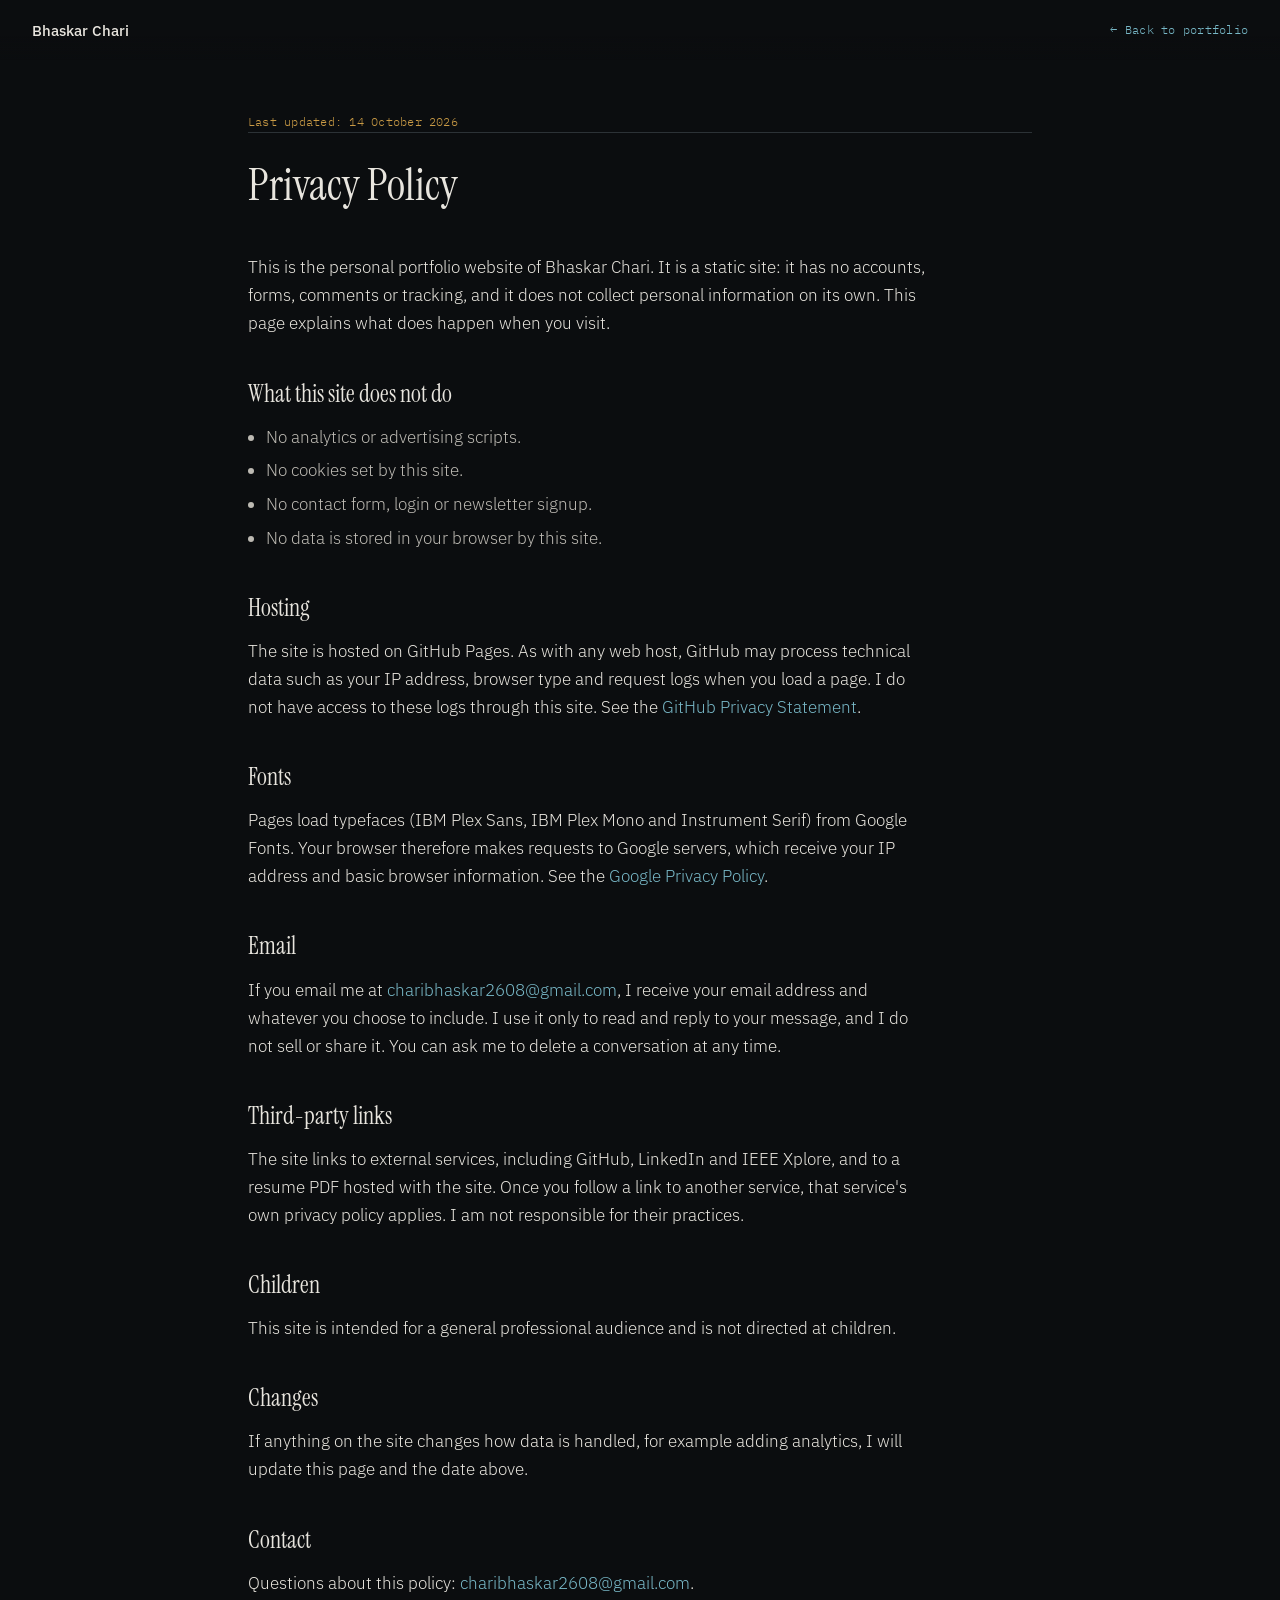
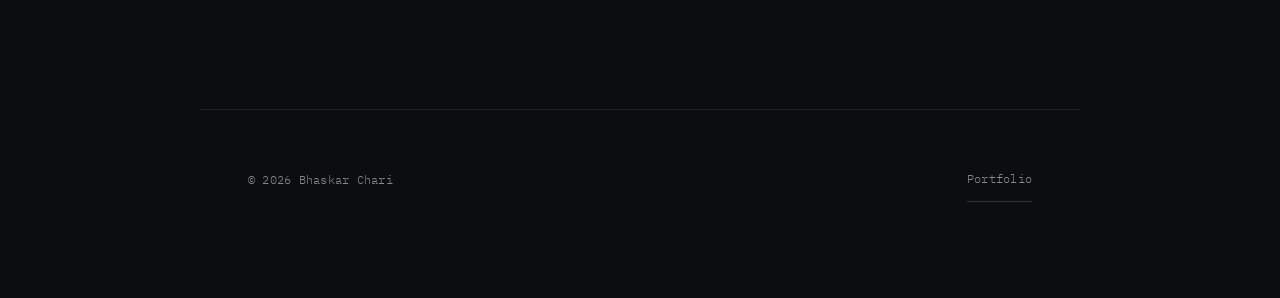
==== commit 063725d2: "removed glow effect from skills" ====
--- a/privacy.html
+++ b/privacy.html
@@ -12,7 +12,7 @@
 <link rel="preconnect" href="https://fonts.googleapis.com">
 <link rel="preconnect" href="https://fonts.gstatic.com" crossorigin>
 <link href="https://fonts.googleapis.com/css2?family=IBM+Plex+Mono:wght@400;500&family=IBM+Plex+Sans:wght@300;400;500&family=Instrument+Serif:ital@0;1&display=swap" rel="stylesheet">
-<link rel="stylesheet" href="assets/css/style.css?v=9">
+<link rel="stylesheet" href="assets/css/style.css?v=11">
 </head>
 <body class="plain">
 <a class="skip" href="#main">Skip to content</a>
--- a/assets/css/style.css
+++ b/assets/css/style.css
@@ -10,7 +10,7 @@
 .brand{font-size:.95rem;font-weight:500}#status{color:var(--cy)}
 .rail{position:fixed;z-index:19;top:3.2rem;left:0;right:0;overflow-x:auto;padding:0 1.25rem;background:var(--bg);border-bottom:1px solid var(--ln)}
 .rail ol{list-style:none;margin:0;padding:0;display:flex;gap:1.25rem;white-space:nowrap}
-.rail a{display:flex;align-items:baseline;padding:.6rem 0;color:var(--mu);transition:color .25s,transform .35s cubic-bezier(.2,.7,.2,1),font-size .35s}
+.rail a{display:flex;align-items:center;min-block-size:2.75rem;padding:.6rem 0;color:var(--mu);transition:color .25s,transform .35s cubic-bezier(.2,.7,.2,1)}
 .rail a:hover,.rail a[aria-current]{color:var(--tx)}
 
 main{padding:0 1.25rem;max-width:100vw}
@@ -109,7 +109,7 @@
 #pall li::before{content:"→ ";color:var(--cy)}#pall li[aria-selected=true]{background:#1a1f23;color:var(--tx)}
 #pall .none{cursor:default}#pall .none::before{content:""}
 #paperDialog{width:min(720px,94vw);max-width:94vw;padding:2.5rem 1.5rem 2rem;text-align:center}
-.dlgclose{all:unset;cursor:pointer;position:absolute;top:.75rem;right:1rem;font-size:1.6rem;line-height:1;color:var(--mu);padding:.25rem .5rem}
+.dlgclose{all:unset;box-sizing:border-box;display:grid;place-items:center;inline-size:2.75rem;block-size:2.75rem;cursor:pointer;position:absolute;top:.75rem;right:1rem;font-size:1.6rem;line-height:1;color:var(--mu)}
 .dlgclose:hover{color:var(--tx)}
 .readmore{display:inline-block;margin-top:1.5rem;color:var(--cy);border:1px solid var(--cy);border-radius:6px;padding:.6rem 1.25rem}
 .readmore:hover{background:var(--cy);color:#0B0D0F}
@@ -153,9 +153,9 @@
 .scard{border-top:1px solid var(--ln2);padding-top:1rem}
 .scard h3{font:400 .95rem 'IBM Plex Sans',sans-serif;margin:0 0 .8rem;color:var(--tx);letter-spacing:.02em}
 .scard p{margin:0}
-.chip{--glow-a:120,184,199;--glow-b:120,184,199;display:inline-block;border:1px solid var(--ln2);border-radius:4px;padding:.18rem .55rem;margin:0 .35rem .4rem 0;font-family:'IBM Plex Mono',monospace;font-size:.72rem;color:var(--mu);transition:color .2s,border-color .2s,box-shadow .2s,background .2s}
+.chip{--glow-a:120,184,199;display:inline-block;border:1px solid var(--ln2);border-radius:4px;padding:.18rem .55rem;margin:0 .35rem .4rem 0;font-family:'IBM Plex Mono',monospace;font-size:.72rem;color:var(--mu);transition:color .2s,border-color .2s,background .2s}
 .scard:hover .chip{border-color:#3a4046}
-.chip:hover{color:var(--tx);border-color:rgba(var(--glow-a),.6);background:rgba(var(--glow-a),.06);box-shadow:0 0 12px rgba(var(--glow-a),.18),0 0 18px rgba(var(--glow-b),.11)}
+.chip:hover{color:var(--tx);border-color:rgba(var(--glow-a),.6);background:rgba(var(--glow-a),.06)}
 
 /* Project disclosure controls */
 .ar{display:inline-flex;align-items:center;gap:.65rem;color:var(--cy);padding:.48rem .7rem;border:1px solid rgba(120,184,199,.32);border-radius:4px;background:rgba(120,184,199,.025);transition:color .2s,border-color .2s,background .2s}
@@ -200,9 +200,9 @@
 .rail{top:0;bottom:0;right:auto;width:var(--rail);padding:6rem 1.5rem;border:0;border-right:1px solid var(--ln);overflow:visible}
 .rail ol{position:relative;flex-direction:column;gap:.15rem;padding-left:.75rem;white-space:normal}
 .rail ol::before{content:"";position:absolute;left:0;top:var(--active-y,0px);width:2px;height:1.35rem;border-radius:2px;background:var(--cy);transform:translateY(-.05rem);transition:top .55s cubic-bezier(.2,.75,.25,1)}
-.rail a{min-height:1.75rem;padding:.4rem 0;transform-origin:left center}
+.rail a{padding:.4rem 0;transform-origin:left center}
 .rail a:hover{transform:translateX(4px)}
-.rail a[aria-current]{transform:translateX(4px) scale(1.1);font-size:1.12rem}
+.rail a[aria-current]{transform:translateX(4px) scale(1.1)}
 main,.foot{margin-left:var(--rail);padding-left:3rem;padding-right:3rem}
 .hero{padding-top:6rem}
 .rh{grid-template-columns:3.5rem 1fr auto;align-items:baseline}.id{grid-row:auto}.tg{grid-column:2}.ar{grid-column:3;grid-row:1}
@@ -215,10 +215,18 @@
 .rp{padding-left:0}.hero{padding-top:9rem}.log dd.drdo{flex-direction:column}
 .facts{gap:1rem}
 }
-@media(prefers-reduced-motion:reduce){*,*::before,*::after{transition-duration:.01ms!important;transition-delay:0s!important;animation:none!important;scroll-behavior:auto!important}.pipe li,.road li{opacity:1;transform:none}.bars:not(.on) i{transform:none}}
+
+/* Reduced motion: remove movement, keep colour/border/background feedback */
+@media(prefers-reduced-motion:reduce){
+html{scroll-behavior:auto}
+.rail a,.rail a:hover,.rail a[aria-current],.ctile:hover{transform:none}
+.rail ol::before,.ar-icon,.bar i{transition:none}
+.pipe li,.road li{transition:none;opacity:1;transform:none}
+.bars:not(.on) i{transform:none}
+}
 
 /* privacy page + footer link */
-.foot a{border-bottom:1px solid var(--ln2);transition:color .2s,border-color .2s}.foot a:hover{color:var(--tx);border-color:var(--cy)}
+.foot a{display:inline-flex;align-items:center;min-block-size:2.75rem;border-bottom:1px solid var(--ln2);transition:color .2s,border-color .2s}.foot a:hover{color:var(--tx);border-color:var(--cy)}
 .plain .top{left:0}.plain main,.plain .foot{margin-left:0;max-width:880px;padding-left:1.25rem;padding-right:1.25rem}
 @media(min-width:900px){.plain .top{left:0;padding:1.1rem 2rem}.plain main,.plain .foot{margin-left:auto;margin-right:auto;padding-left:3rem;padding-right:3rem}}
 .back{color:var(--cy)}.back:hover{color:var(--tx)}
@@ -230,5 +238,5 @@
 .legal .ext{margin:0;display:inline;color:var(--cy)}
 
 @media(max-width:600px){.pipe li{grid-template-columns:1fr;gap:0}.pipe li small{padding-left:.15rem}}
-@media(max-width:899px){.rail ol::before{display:none}.rail a[aria-current]{font-size:1.0625rem}}
+@media(max-width:899px){.rail ol::before{display:none}.plain .top a{display:inline-flex;align-items:center;min-block-size:2.75rem}}
 @media(max-width:480px){.foot{align-items:flex-start;flex-direction:column;gap:.5rem}}
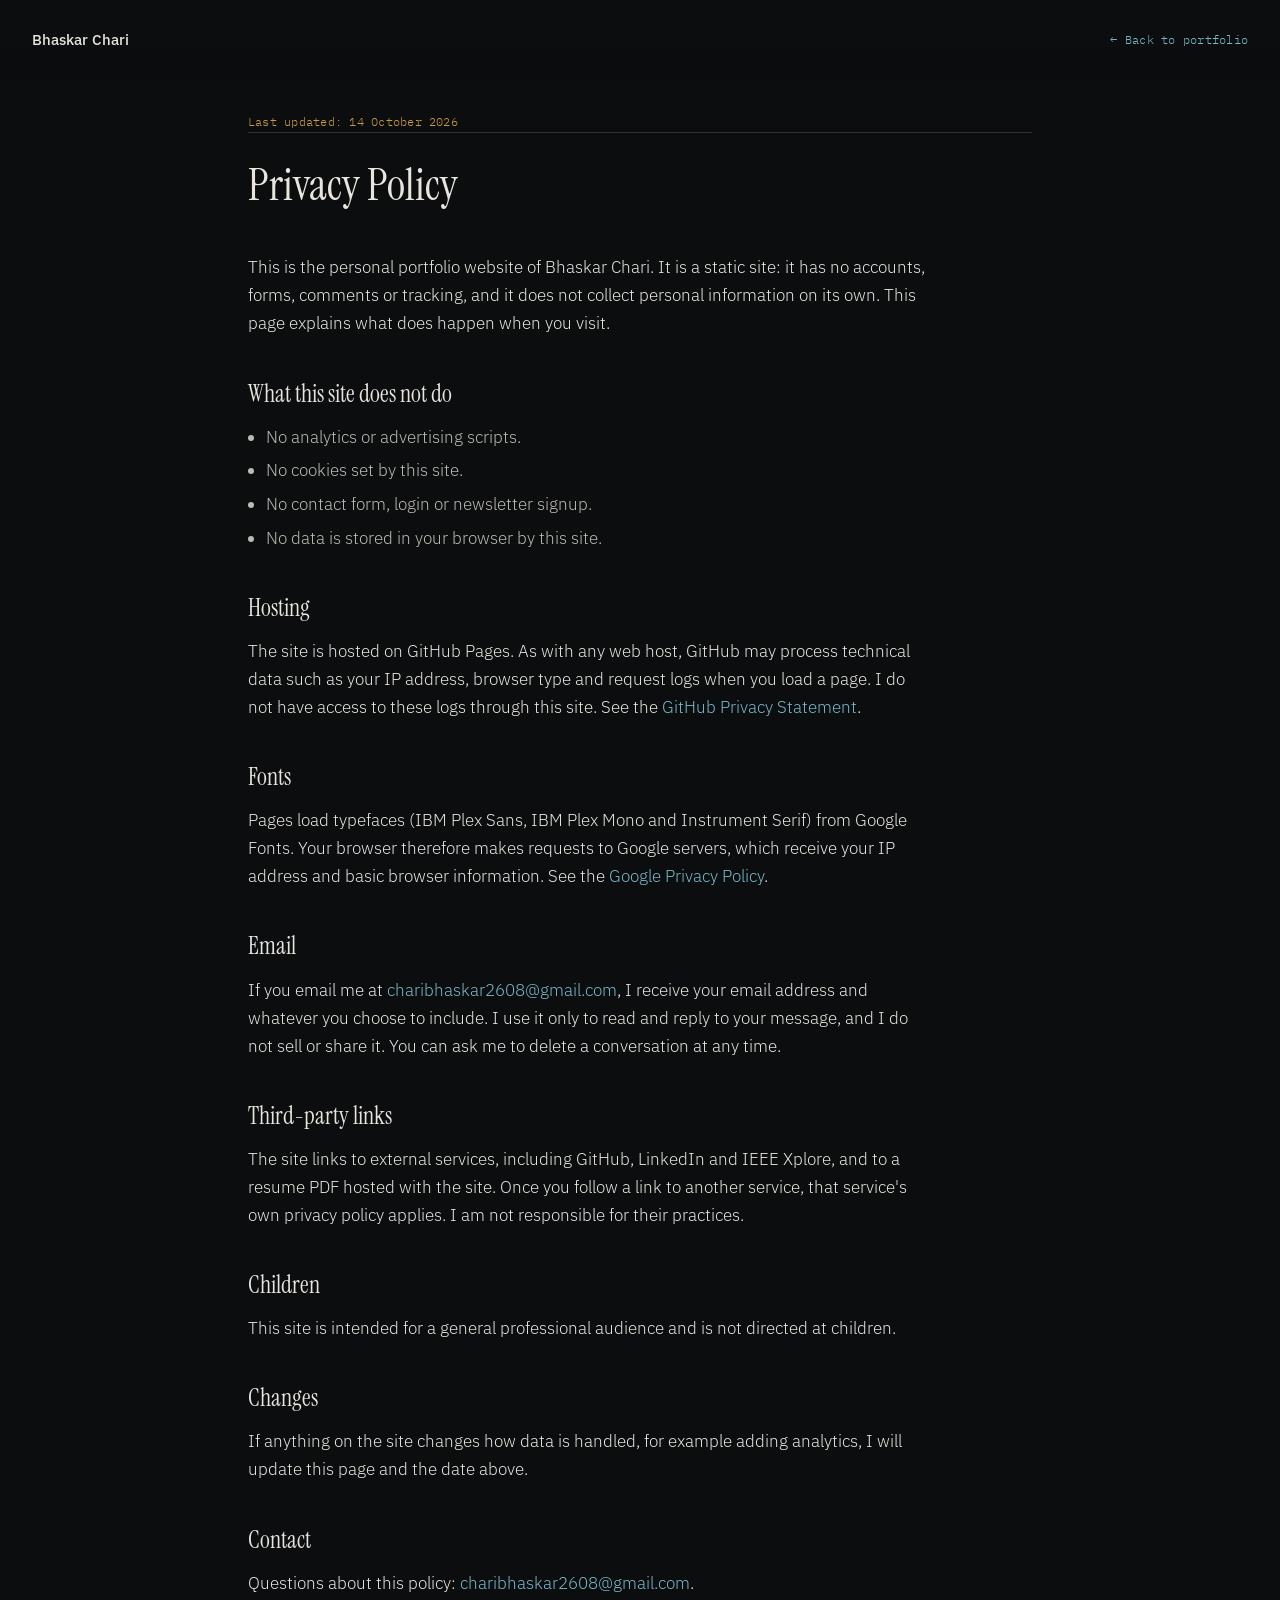
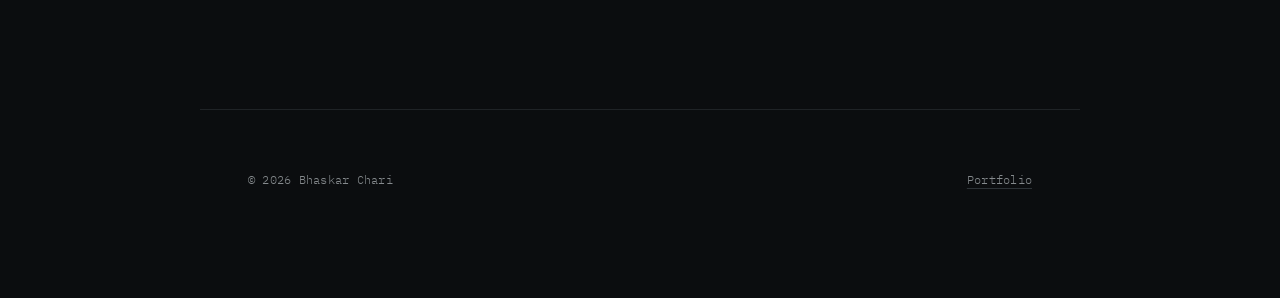
==== commit 55d24093: "fixed bugs in mobile view" ====
--- a/privacy.html
+++ b/privacy.html
@@ -12,7 +12,7 @@
 <link rel="preconnect" href="https://fonts.googleapis.com">
 <link rel="preconnect" href="https://fonts.gstatic.com" crossorigin>
 <link href="https://fonts.googleapis.com/css2?family=IBM+Plex+Mono:wght@400;500&family=IBM+Plex+Sans:wght@300;400;500&family=Instrument+Serif:ital@0;1&display=swap" rel="stylesheet">
-<link rel="stylesheet" href="assets/css/style.css?v=11">
+<link rel="stylesheet" href="assets/css/style.css?v=12">
 </head>
 <body class="plain">
 <a class="skip" href="#main">Skip to content</a>
--- a/assets/css/style.css
+++ b/assets/css/style.css
@@ -10,11 +10,11 @@
 .brand{font-size:.95rem;font-weight:500}#status{color:var(--cy)}
 .rail{position:fixed;z-index:19;top:3.2rem;left:0;right:0;overflow-x:auto;padding:0 1.25rem;background:var(--bg);border-bottom:1px solid var(--ln)}
 .rail ol{list-style:none;margin:0;padding:0;display:flex;gap:1.25rem;white-space:nowrap}
-.rail a{display:flex;align-items:center;min-block-size:2.75rem;padding:.6rem 0;color:var(--mu);transition:color .25s,transform .35s cubic-bezier(.2,.7,.2,1)}
+.rail a{display:flex;align-items:center;min-height:44px;padding:0;color:var(--mu);transition:color .25s,transform .35s cubic-bezier(.2,.7,.2,1)}
 .rail a:hover,.rail a[aria-current]{color:var(--tx)}
 
 main{padding:0 1.25rem;max-width:100vw}
-section{position:relative;padding:5.5rem 0 2rem;scroll-margin-top:5rem}
+section{position:relative;padding:5.5rem 0 2rem;scroll-margin-top:6rem}
 section::before{display:none!important}
 .wrap{max-width:1200px}
 h2{font-size:clamp(2rem,4vw,2.75rem);margin-bottom:2rem;border-top:1px solid var(--ln2);padding-top:1rem}
@@ -109,7 +109,7 @@
 #pall li::before{content:"→ ";color:var(--cy)}#pall li[aria-selected=true]{background:#1a1f23;color:var(--tx)}
 #pall .none{cursor:default}#pall .none::before{content:""}
 #paperDialog{width:min(720px,94vw);max-width:94vw;padding:2.5rem 1.5rem 2rem;text-align:center}
-.dlgclose{all:unset;box-sizing:border-box;display:grid;place-items:center;inline-size:2.75rem;block-size:2.75rem;cursor:pointer;position:absolute;top:.75rem;right:1rem;font-size:1.6rem;line-height:1;color:var(--mu)}
+.dlgclose{all:unset;cursor:pointer;position:absolute;top:.5rem;right:.5rem;display:flex;align-items:center;justify-content:center;width:44px;height:44px;font-size:1.6rem;line-height:1;color:var(--mu)}
 .dlgclose:hover{color:var(--tx)}
 .readmore{display:inline-block;margin-top:1.5rem;color:var(--cy);border:1px solid var(--cy);border-radius:6px;padding:.6rem 1.25rem}
 .readmore:hover{background:var(--cy);color:#0B0D0F}
@@ -200,7 +200,7 @@
 .rail{top:0;bottom:0;right:auto;width:var(--rail);padding:6rem 1.5rem;border:0;border-right:1px solid var(--ln);overflow:visible}
 .rail ol{position:relative;flex-direction:column;gap:.15rem;padding-left:.75rem;white-space:normal}
 .rail ol::before{content:"";position:absolute;left:0;top:var(--active-y,0px);width:2px;height:1.35rem;border-radius:2px;background:var(--cy);transform:translateY(-.05rem);transition:top .55s cubic-bezier(.2,.75,.25,1)}
-.rail a{padding:.4rem 0;transform-origin:left center}
+.rail a{min-height:44px;padding:.4rem 0;transform-origin:left center}
 .rail a:hover{transform:translateX(4px)}
 .rail a[aria-current]{transform:translateX(4px) scale(1.1)}
 main,.foot{margin-left:var(--rail);padding-left:3rem;padding-right:3rem}
@@ -226,10 +226,11 @@
 }
 
 /* privacy page + footer link */
-.foot a{display:inline-flex;align-items:center;min-block-size:2.75rem;border-bottom:1px solid var(--ln2);transition:color .2s,border-color .2s}.foot a:hover{color:var(--tx);border-color:var(--cy)}
+.foot a{display:inline-flex;align-items:center;min-height:44px;text-decoration:underline;text-decoration-color:var(--ln2);text-underline-offset:.35em;transition:color .2s,text-decoration-color .2s}.foot a:hover{color:var(--tx);text-decoration-color:var(--cy)}
 .plain .top{left:0}.plain main,.plain .foot{margin-left:0;max-width:880px;padding-left:1.25rem;padding-right:1.25rem}
 @media(min-width:900px){.plain .top{left:0;padding:1.1rem 2rem}.plain main,.plain .foot{margin-left:auto;margin-right:auto;padding-left:3rem;padding-right:3rem}}
-.back{color:var(--cy)}.back:hover{color:var(--tx)}
+.plain .top .brand{display:inline-flex;align-items:center;min-height:44px}
+.back{display:inline-flex;align-items:center;min-height:44px;color:var(--cy)}.back:hover{color:var(--tx)}
 .legal{padding-top:7rem}
 .legal h1{font-size:clamp(2rem,4vw,2.75rem);line-height:inherit;letter-spacing:normal;margin-bottom:2rem;border-top:1px solid var(--ln2);padding-top:1rem}
 .legal .prose h2{font-size:1.5rem;margin:2.25rem 0 .6rem;border:0;padding:0}
@@ -238,5 +239,5 @@
 .legal .ext{margin:0;display:inline;color:var(--cy)}
 
 @media(max-width:600px){.pipe li{grid-template-columns:1fr;gap:0}.pipe li small{padding-left:.15rem}}
-@media(max-width:899px){.rail ol::before{display:none}.plain .top a{display:inline-flex;align-items:center;min-block-size:2.75rem}}
+@media(max-width:899px){.top{background:var(--bg)}.rail ol::before{display:none}}
 @media(max-width:480px){.foot{align-items:flex-start;flex-direction:column;gap:.5rem}}
